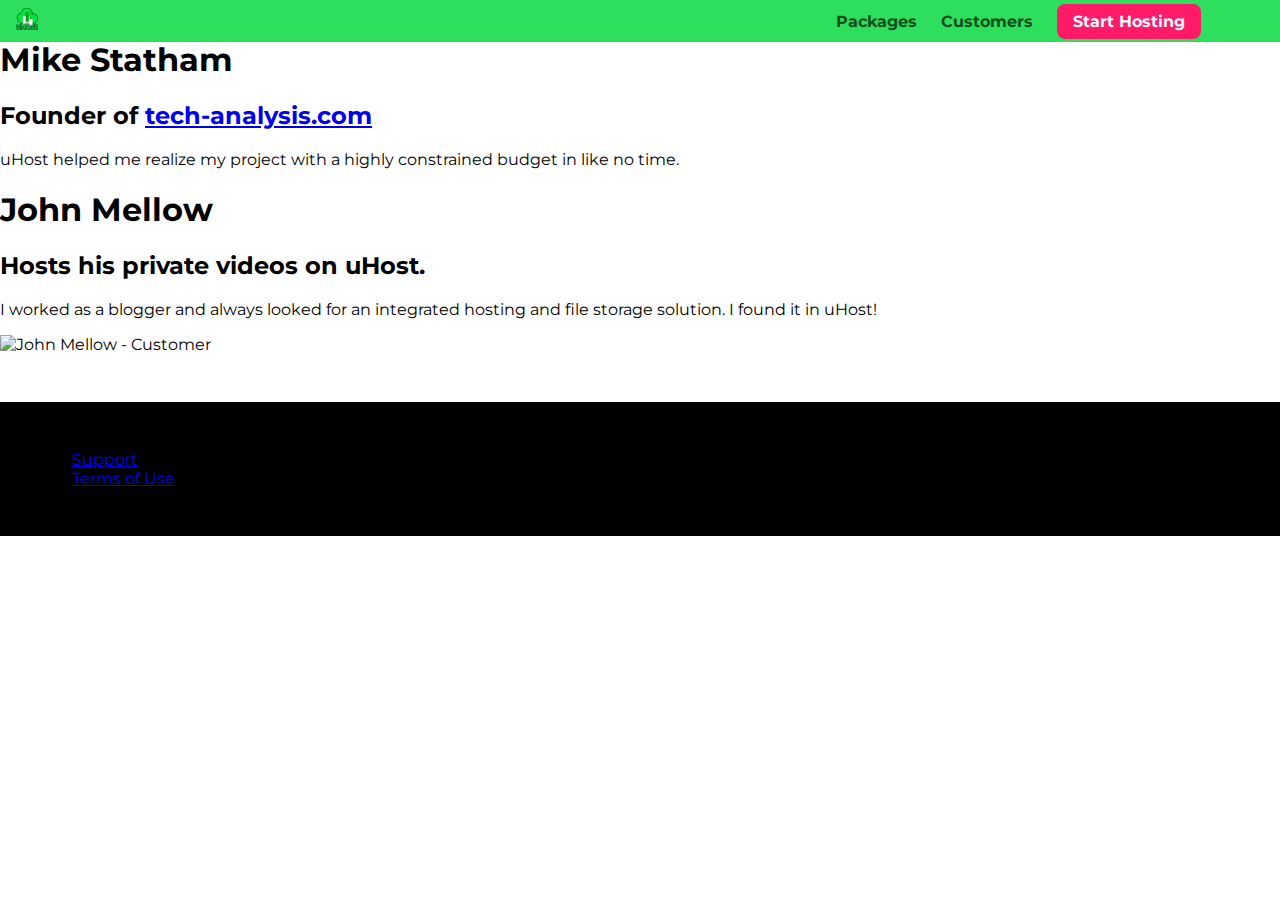
==== customers/index.html @ 6d870af3 "added customers page" ====
<!DOCTYPE html>
<html lang="en">

<head>
    <meta charset="UTF-8">
    <meta name="viewport" content="width=device-width, initial-scale=1.0">
    <meta http-equiv="X-UA-Compatible" content="ie=edge">
    <title>uHost Customers</title>
    <link rel="shortcut icon" href="../favicon.png">
    <link href="https://fonts.googleapis.com/css?family=Anton|Montserrat:400,700" rel="stylesheet">
    <link rel="stylesheet" href="../shared.css">
    <link rel="stylesheet" href="customers.css">
</head>

<body>
    <header class="main-header">
        <div>
            <a href="../index.html" class="main-header__brand">
                <img src="../images/uhost-icon.png" alt="uHost - Your favorite hosting company">
            </a>
        </div><nav class="main-nav">
            <ul class="main-nav__items">
                <li class="main-nav__item">
                    <a href="../packages/index.html" class="main-nav__links">Packages</a>
                </li>
                <li class="main-nav__item">
                    <a href="../customers/index.html" class="main-nav__links">Customers</a>
                </li>
                <li class="main-nav__item main-nav__item--cta">
                    <a href="../start-hosting/index.html" class="main-nav__links">Start Hosting</a>
                </li>
            </ul>
        </nav>
    </header>
    <main>
        <div>
            <div class="testimonial" id="customer-1">
                <div class="testimonial__image-container">
                    <img src="../images/customer-1.jpg" alt="Mike Statham - Customer" class="testimonial__image">
                </div>
                <div class="testimonial__info">
                    <h1 class="testimonial__name">Mike Statham</h1>
                    <h2 class="testimonial__subtitle">Founder of
                        <a href="tech-analysis.com">tech-analysis.com</a>
                    </h2>
                    <p class="testimonial__text">uHost helped me realize my project with a highly constrained budget in like no time.</p>
                </div>
            </div>
            <div class="testimonial" id="customer-2">

                <div class="testimonial__info">
                    <h1 class="testimonial__name">John Mellow</h1>
                    <h2 class="testimonial__subtitle">Hosts his private videos on uHost.
                    </h2>
                    <p class="testimonial__text">I worked as a blogger and always looked for an integrated hosting and file storage solution. I found
                        it in uHost!
                    </p>
                </div>
                <div class="testimonial__image-container">
                    <img src="../images/customer-2.jpg" alt="John Mellow - Customer" class="testimonial__image">
                </div>
            </div>
        </div>
    </main>
    <footer class="main-footer">
        <nav>
            <ul>
                <li>
                    <a href="#">Support</a>
                </li>
                <li>
                    <a href="#">Terms of Use</a>
                </li>
            </ul>
        </nav>
    </footer>
</body>

</html>
---- shared.css ----
* {
    box-sizing: border-box;
}

body {
    font-family: 'Montserrat', sans-serif;
    margin: 0;
}

.main-header {
    width: 100%;
    padding: 8px 16px; 
    background: #2ddf5c;
    position: fixed;
    z-index: 1;
}

.main-header__brand {
    color: #0e4f1f;
    text-decoration: none;
    font-weight: bold;
    font-size: 22px;
    height: 22px;
    display: inline-block;
}

.main-header__brand img {
    height: 100%;
}

.main-header > div {
    display: inline-block;
    vertical-align: middle;
}

.main-nav {
    display: inline-block;
    text-align: right;
    width: calc(100% - 75px);
    vertical-align: middle;
}


.main-nav__links {
    color: #0e4f1f;;
    margin-right: 10px;
    margin-left: 10px;
    text-decoration: none;
    font-weight: bold;
    padding: 3px 0;
}

.main-nav__links:hover,
.main-nav__links:active {
    color: aliceblue;
    border-bottom: 5px solid aliceblue;
}

.main-nav__item--cta a {
    color: aliceblue;
    background-color: #ff1b68;
    padding: 8px 16px;
    border-radius: 8px;
}

.main-nav__item--cta a:hover,
.main-nav__item--cta a:active {
    color:#ff1b68;
    background-color: aliceblue;
    border: none;
}


.main-nav__items {
    margin: 0;
    padding: 0;
    list-style: none;
}

.main-nav__item {
    display: inline-block;
}


.main-footer {
    background: black;
    padding: 32px;
    margin-top: 48px;
}

.main-footer__links {
    list-style: none;
    margin: 0;
    padding: 0;
    text-align: center;
}

.main-footer__link {
    display: inline-block;
    margin: 0 16px;
}

.main-footer__link a {
    color: white;
    text-decoration: none;
}

.main-footer__link a:hover,
.main-footer__link a:active {
    color: #ccc;
}

.button {
    background: #0e4f1f;
    color: white;
    font: inherit;
    border: 1.5px solid #0e4f1f;
    padding: 8px;
    border-radius: 8px;
    font-weight: bold;
    cursor: pointer;
}

.button:hover,
.button:active {
    background: white;
    color: #0e4f1f;
}
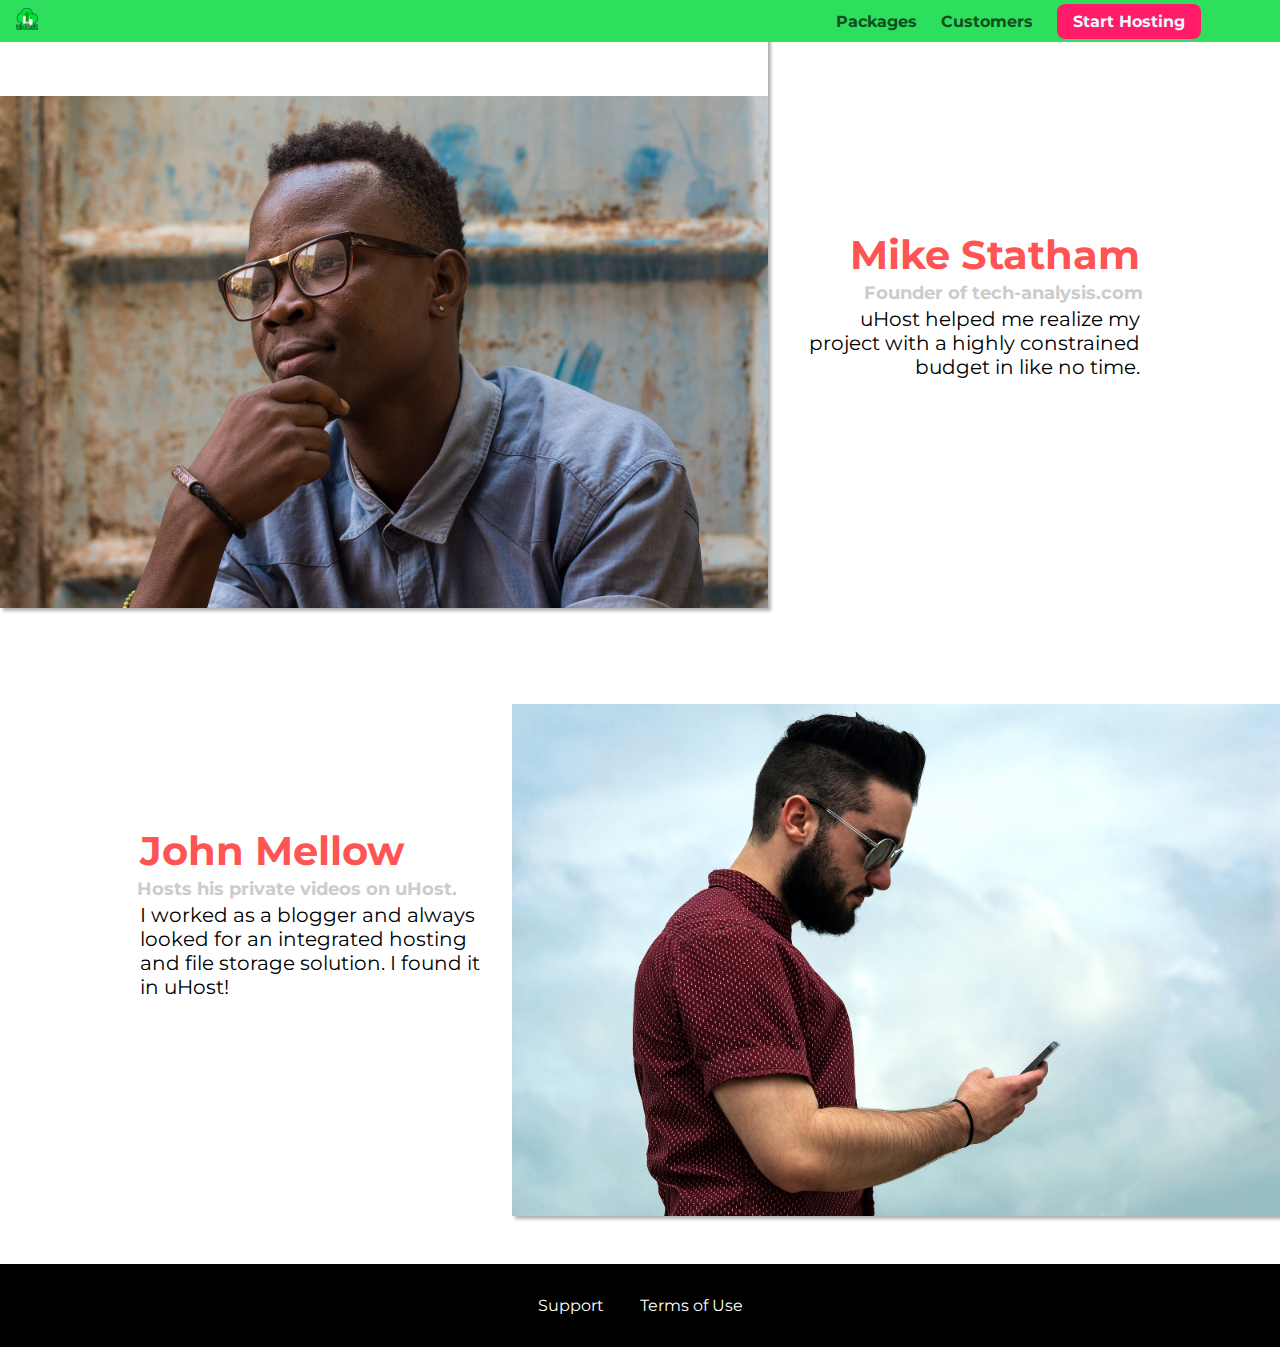
==== commit 806ab53f: "trying to resolve problem with margins" ====
--- a/customers/index.html
+++ b/customers/index.html
@@ -64,11 +64,11 @@
     </main>
     <footer class="main-footer">
         <nav>
-            <ul>
-                <li>
+            <ul class="main-footer__links">
+                <li class="main-footer__link">
                     <a href="#">Support</a>
                 </li>
-                <li>
+                <li class="main-footer__link">
                     <a href="#">Terms of Use</a>
                 </li>
             </ul>
--- a/shared.css
+++ b/shared.css
@@ -13,6 +13,7 @@
     background: #2ddf5c;
     position: fixed;
     z-index: 1;
+    margin: 0;
 }
 
 .main-header__brand {
--- a/customers/customers.css
+++ b/customers/customers.css
@@ -0,0 +1,71 @@
+
+
+.testimonial {
+    font-size: 20px;
+    /* margin: 48px 0; */
+  }
+  
+  .testimonial__list {
+    width: 80%;
+    margin: auto;
+  }
+  
+  .testimonial:first-of-type {
+    /* margin-top: 96px; */
+  }
+
+  .testimonial__image-container {
+    width: 60%;
+    display: inline-block;
+    vertical-align: middle;
+    box-shadow: 3px 3px 3px rgba(0, 0, 0, 0.3);
+  }
+
+  .testimonial__image {
+    width: 100%;
+    margin-top: 96px;
+    vertical-align: top;
+  }
+  
+  .testimonial__info {
+    text-align: right;
+    padding: 14px;
+    display: inline-block;
+    vertical-align: middle;
+    width: 30%;
+  }
+  
+  #customer-2.testimonial {
+    text-align: right;
+  }
+  
+  #customer-2 .testimonial__info {
+    text-align: left;
+  }
+  
+  .testimonial__name {
+    margin: 3px;
+    color: #ff5454;
+  }
+  
+  .testimonial__subtitle {
+    margin: 0;
+    font-size: 18px;
+    color: #ccc;
+  }
+  
+  .testimonial__subtitle a {
+    color: inherit;
+    text-decoration: none;
+  }
+  
+  .testimonial__subtitle a:hover,
+  .testimonial__subtitle a:active {
+    color: #7a7a7a;
+  }
+  
+  .testimonial__text {
+    margin: 3px;
+  }
+  
+  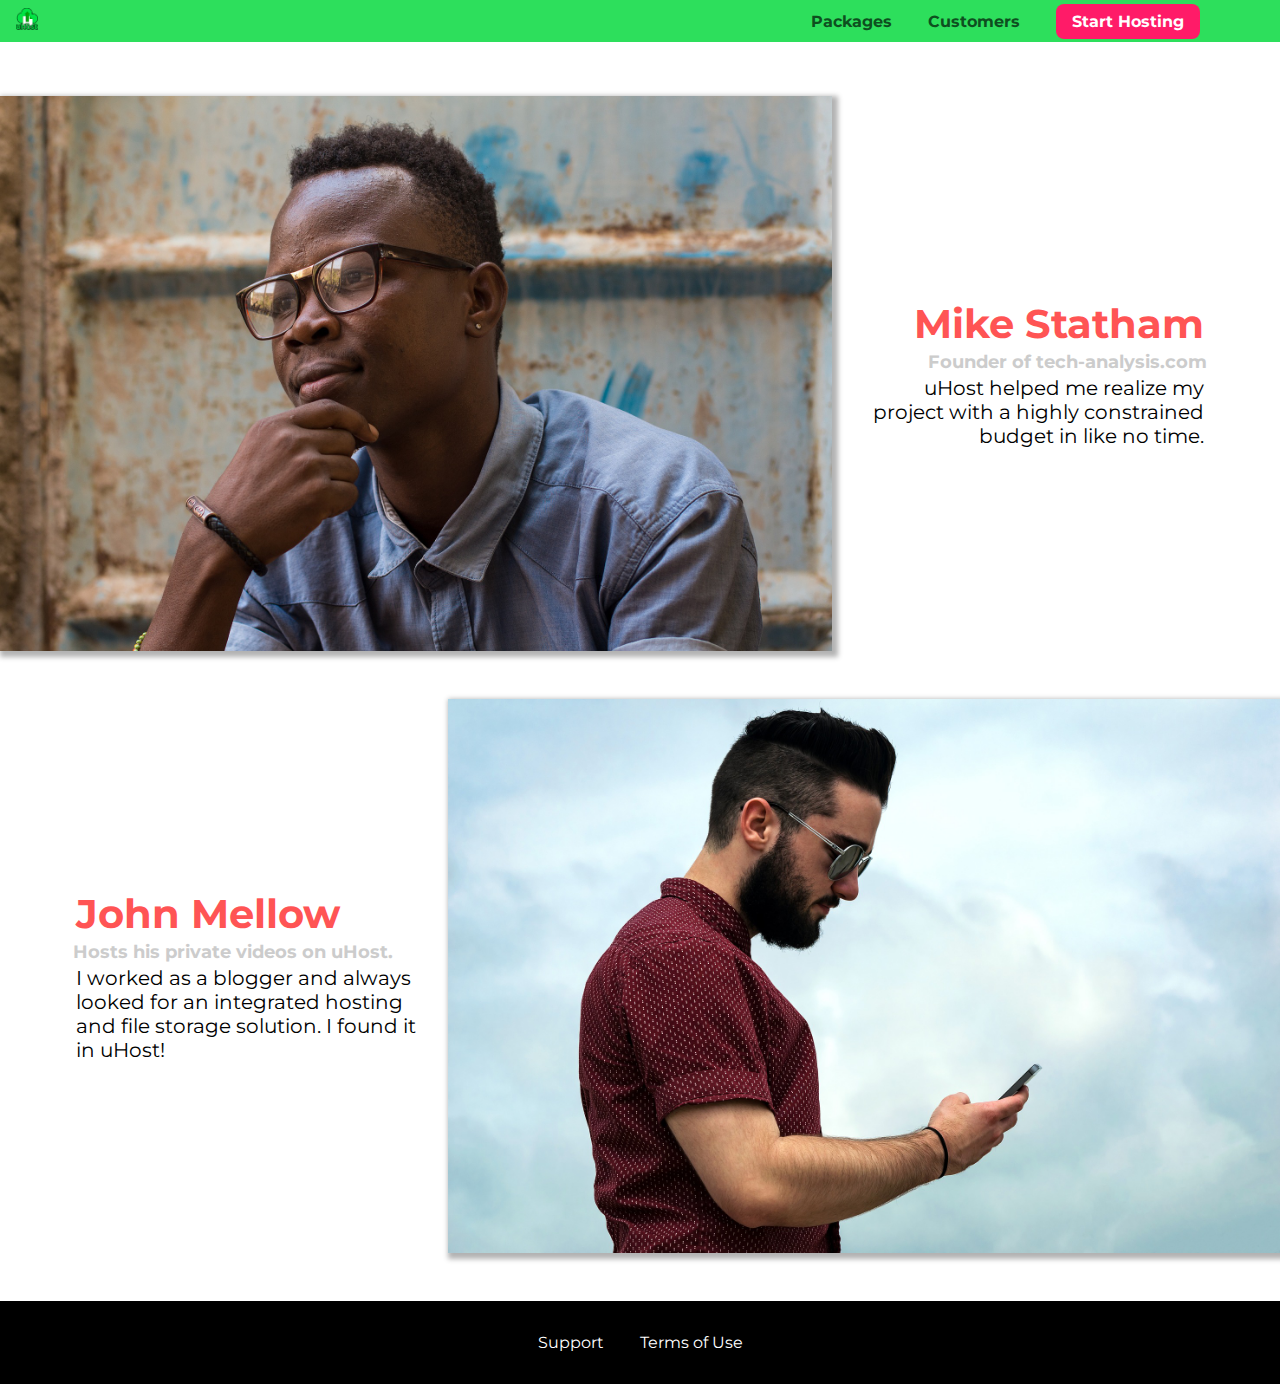
==== commit f116a75e: "resolning problems with margins" ====
--- a/customers/index.html
+++ b/customers/index.html
@@ -18,16 +18,17 @@
             <a href="../index.html" class="main-header__brand">
                 <img src="../images/uhost-icon.png" alt="uHost - Your favorite hosting company">
             </a>
-        </div><nav class="main-nav">
+        </div>
+        <nav class="main-nav">
             <ul class="main-nav__items">
                 <li class="main-nav__item">
-                    <a href="../packages/index.html" class="main-nav__links">Packages</a>
+                    <a href="../packages/index.html">Packages</a>
                 </li>
                 <li class="main-nav__item">
-                    <a href="../customers/index.html" class="main-nav__links">Customers</a>
+                    <a href="index.html">Customers</a>
                 </li>
                 <li class="main-nav__item main-nav__item--cta">
-                    <a href="../start-hosting/index.html" class="main-nav__links">Start Hosting</a>
+                    <a href="start-hosting/index.html">Start Hosting</a>
                 </li>
             </ul>
         </nav>
--- a/shared.css
+++ b/shared.css
@@ -9,11 +9,17 @@
 
 .main-header {
     width: 100%;
-    padding: 8px 16px; 
+    position: fixed;
+    top: 0;
+    left: 0;
     background: #2ddf5c;
-    position: fixed;
+    padding: 8px 16px;
     z-index: 1;
-    margin: 0;
+}
+
+.main-header > div {
+    display: inline-block;
+    vertical-align: middle;
 }
 
 .main-header__brand {
@@ -22,55 +28,21 @@
     font-weight: bold;
     font-size: 22px;
     height: 22px;
+    /* width: 20px; */
     display: inline-block;
 }
 
 .main-header__brand img {
     height: 100%;
-}
-
-.main-header > div {
-    display: inline-block;
-    vertical-align: middle;
+    /* width: 100%; */
 }
 
 .main-nav {
     display: inline-block;
     text-align: right;
-    width: calc(100% - 75px);
+    width: calc(100% - 74px);
     vertical-align: middle;
 }
-
-
-.main-nav__links {
-    color: #0e4f1f;;
-    margin-right: 10px;
-    margin-left: 10px;
-    text-decoration: none;
-    font-weight: bold;
-    padding: 3px 0;
-}
-
-.main-nav__links:hover,
-.main-nav__links:active {
-    color: aliceblue;
-    border-bottom: 5px solid aliceblue;
-}
-
-.main-nav__item--cta a {
-    color: aliceblue;
-    background-color: #ff1b68;
-    padding: 8px 16px;
-    border-radius: 8px;
-}
-
-.main-nav__item--cta a:hover,
-.main-nav__item--cta a:active {
-    color:#ff1b68;
-    background-color: aliceblue;
-    border: none;
-}
-
 
 .main-nav__items {
     margin: 0;
@@ -80,8 +52,35 @@
 
 .main-nav__item {
     display: inline-block;
+    margin: 0 16px;
 }
 
+.main-nav__item a {
+    text-decoration: none;
+    color: #0e4f1f;
+    font-weight: bold;
+    padding: 3px 0;
+}
+
+.main-nav__item a:hover,
+.main-nav__item a:active {
+    color: white;
+    border-bottom: 5px solid white;
+}
+
+.main-nav__item--cta a {
+    color: white;
+    background: #ff1b68;
+    padding: 8px 16px;
+    border-radius: 8px;
+}
+
+.main-nav__item--cta a:hover,
+.main-nav__item--cta a:active {
+    color: #ff1b68;
+    background: white;
+    border: none;
+}
 
 .main-footer {
     background: black;
@@ -128,3 +127,6 @@
     color: #0e4f1f;
 }
 
+.button:focus {
+    outline: none;
+}
--- a/customers/customers.css
+++ b/customers/customers.css
@@ -1,8 +1,6 @@
-
-
 .testimonial {
     font-size: 20px;
-    /* margin: 48px 0; */
+    margin: 48px 0;
   }
   
   .testimonial__list {
@@ -11,19 +9,18 @@
   }
   
   .testimonial:first-of-type {
-    /* margin-top: 96px; */
+    margin-top: 96px;
   }
 
   .testimonial__image-container {
-    width: 60%;
+    width: 65%;
     display: inline-block;
     vertical-align: middle;
-    box-shadow: 3px 3px 3px rgba(0, 0, 0, 0.3);
+    box-shadow: 3px 3px 5px 3px rgba(0,0,0,0.3);
   }
 
   .testimonial__image {
     width: 100%;
-    margin-top: 96px;
     vertical-align: top;
   }
   
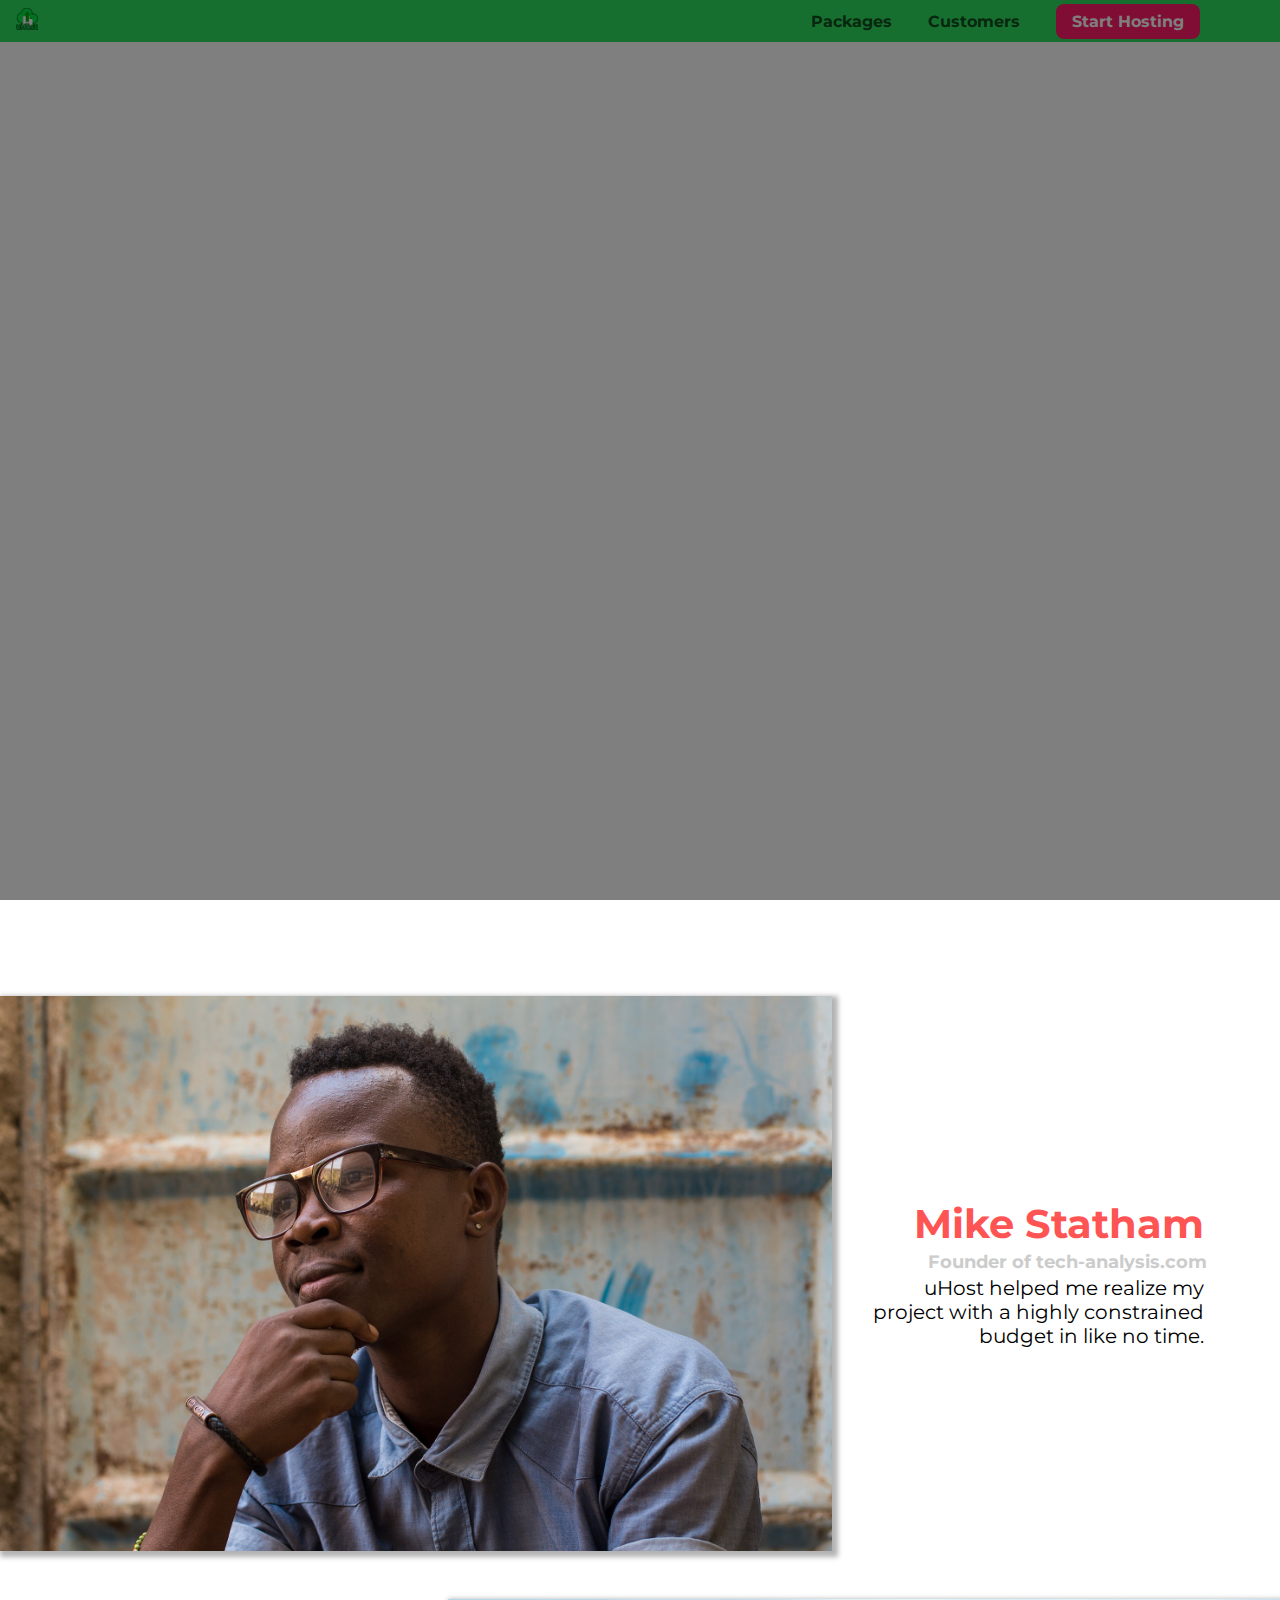
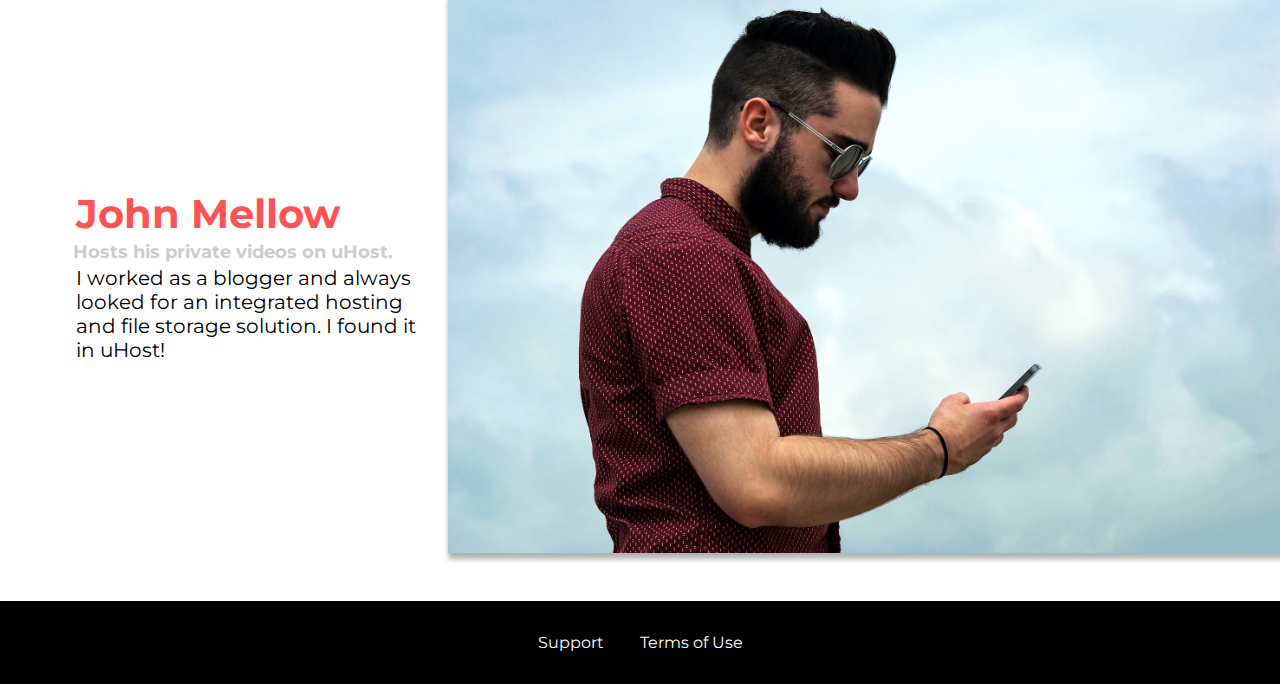
==== commit 490255b3: "adding backdrop" ====
--- a/customers/index.html
+++ b/customers/index.html
@@ -13,6 +13,7 @@
 </head>
 
 <body>
+    <div class="backdrop"></div>
     <header class="main-header">
         <div>
             <a href="../index.html" class="main-header__brand">
--- a/shared.css
+++ b/shared.css
@@ -1,10 +1,23 @@
 * {
     box-sizing: border-box;
+}
+
+html {
+    height: 100%;
 }
 
 body {
     font-family: 'Montserrat', sans-serif;
     margin: 0;
+    height: 100%;
+}
+
+.backdrop {
+    position: relative;
+    z-index: 100;
+    width: 100%;
+    height: 100%;
+    background: rgba(0, 0, 0, 0.5);    
 }
 
 .main-header {
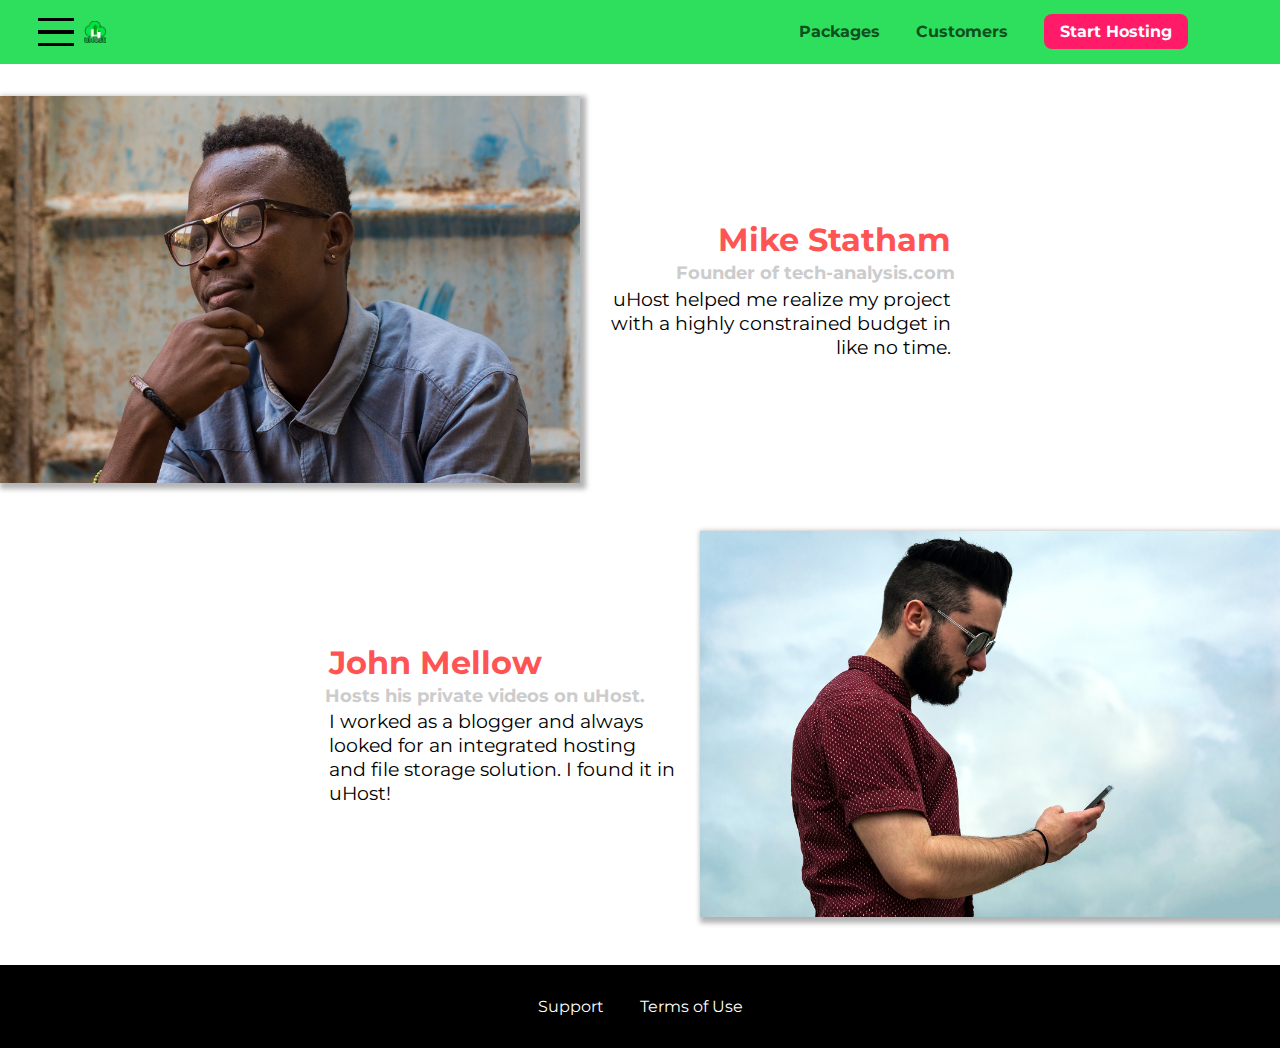
==== commit ee4cc76d: "finished module" ====
--- a/customers/index.html
+++ b/customers/index.html
@@ -16,6 +16,11 @@
     <div class="backdrop"></div>
     <header class="main-header">
         <div>
+            <button class="toggle-button">
+                <span class="toggle-button__bar"></span>
+                <span class="toggle-button__bar"></span>
+                <span class="toggle-button__bar"></span>
+            </button>
             <a href="../index.html" class="main-header__brand">
                 <img src="../images/uhost-icon.png" alt="uHost - Your favorite hosting company">
             </a>
@@ -34,6 +39,19 @@
             </ul>
         </nav>
     </header>
+    <nav class="mobile-nav">
+        <ul class="mobile-nav__items">
+            <li class="mobile-nav__item">
+                <a href="../packages/index.html">Packages</a>
+            </li>
+            <li class="mobile-nav__item">
+                <a href="index.html">Customers</a>
+            </li>
+            <li class="mobile-nav__item mobile-nav__item--cta">
+                <a href="../start-hosting/index.html">Start Hosting</a>
+            </li>
+        </ul>
+    </nav>
     <main>
         <div>
             <div class="testimonial" id="customer-1">
@@ -76,6 +94,7 @@
             </ul>
         </nav>
     </footer>
+    <script src="../shared.js"></script>
 </body>
 
 </html>--- a/shared.css
+++ b/shared.css
@@ -13,11 +13,14 @@
 }
 
 .backdrop {
-    position: relative;
+    position: fixed;
+    display: none;
     z-index: 100;
-    width: 100%;
-    height: 100%;
+    width: 100vw;
+    height: 100vh;
     background: rgba(0, 0, 0, 0.5);    
+    top: 0;
+    left: 0;
 }
 
 .main-header {
@@ -26,7 +29,7 @@
     top: 0;
     left: 0;
     background: #2ddf5c;
-    padding: 8px 16px;
+    padding: 0.5rem 2rem;
     z-index: 1;
 }
 
@@ -35,14 +38,37 @@
     vertical-align: middle;
 }
 
+.toggle-button {
+    width: 3rem;
+    background: transparent;
+    border: none;
+    cursor: pointer;
+    padding-top: 0;
+    padding-bottom: 0;
+    vertical-align: middle;
+  }
+  
+  .toggle-button:focus {
+    outline: none;
+  }
+  
+  .toggle-button__bar {
+    width: 100%;
+    height: 0.2rem;
+    background: black;
+    display: block;
+    margin: 0.6rem 0;
+  }
+  
 .main-header__brand {
     color: #0e4f1f;
     text-decoration: none;
     font-weight: bold;
-    font-size: 22px;
-    height: 22px;
+    font-size: 1.4rem;
+    height: 1.4rem;
     /* width: 20px; */
     display: inline-block;
+    vertical-align: middle;
 }
 
 .main-header__brand img {
@@ -53,7 +79,7 @@
 .main-nav {
     display: inline-block;
     text-align: right;
-    width: calc(100% - 74px);
+    width: calc(100% - 122px);
     vertical-align: middle;
 }
 
@@ -65,31 +91,35 @@
 
 .main-nav__item {
     display: inline-block;
-    margin: 0 16px;
-}
-
-.main-nav__item a {
+    margin: 0 1rem;
+}
+
+.main-nav__item a,
+.mobile-nav__item a {
     text-decoration: none;
     color: #0e4f1f;
     font-weight: bold;
-    padding: 3px 0;
+    padding: 0.2rem 0;
 }
 
 .main-nav__item a:hover,
 .main-nav__item a:active {
     color: white;
-    border-bottom: 5px solid white;
-}
-
-.main-nav__item--cta a {
+    border-bottom: 0.3rem solid white;
+}
+
+.main-nav__item--cta a,
+.mobile-nav__item--cta a {
     color: white;
     background: #ff1b68;
-    padding: 8px 16px;
-    border-radius: 8px;
+    padding: 0.5rem 1rem;
+    border-radius: 8px ;
 }
 
 .main-nav__item--cta a:hover,
-.main-nav__item--cta a:active {
+.main-nav__item--cta a:active,
+.mobile-nav__item--cta a:hover,
+.mobile-nav__item--cta a:active {
     color: #ff1b68;
     background: white;
     border: none;
@@ -97,8 +127,8 @@
 
 .main-footer {
     background: black;
-    padding: 32px;
-    margin-top: 48px;
+    padding: 2rem;
+    margin-top: 3rem;
 }
 
 .main-footer__links {
@@ -110,7 +140,7 @@
 
 .main-footer__link {
     display: inline-block;
-    margin: 0 16px;
+    margin: 0 1rem;
 }
 
 .main-footer__link a {
@@ -128,7 +158,7 @@
     color: white;
     font: inherit;
     border: 1.5px solid #0e4f1f;
-    padding: 8px;
+    padding: 0.5rem;
     border-radius: 8px;
     font-weight: bold;
     cursor: pointer;
@@ -143,3 +173,35 @@
 .button:focus {
     outline: none;
 }
+
+.mobile-nav {
+    display: none;
+    position: fixed;
+    z-index: 101;
+    top: 0;
+    left: 0;
+    background: white;
+    width: 80%;
+    height: 100vh;
+  }
+  
+  .mobile-nav__items {
+    width: 90%;
+    height: 100%;
+    list-style: none;
+    margin: 10% auto;
+    padding: 0;
+    text-align: center;
+  }
+  
+  .mobile-nav__item {
+    margin: 1rem 0;
+  }
+  
+  .mobile-nav__item a {
+    font-size: 1.5rem;
+  }
+
+  .open {
+    display: block !important;
+  }--- a/customers/customers.css
+++ b/customers/customers.css
@@ -1,6 +1,6 @@
 .testimonial {
-    font-size: 20px;
-    margin: 48px 0;
+    font-size: 1.2rem;
+    margin: 3rem 0;
   }
   
   .testimonial__list {
@@ -9,11 +9,13 @@
   }
   
   .testimonial:first-of-type {
-    margin-top: 96px;
+    margin-top: 6rem;
   }
 
   .testimonial__image-container {
     width: 65%;
+    max-width: 580px;
+    min-width: 360px;
     display: inline-block;
     vertical-align: middle;
     box-shadow: 3px 3px 5px 3px rgba(0,0,0,0.3);
@@ -26,7 +28,7 @@
   
   .testimonial__info {
     text-align: right;
-    padding: 14px;
+    padding: 0.9rem;
     display: inline-block;
     vertical-align: middle;
     width: 30%;
@@ -41,13 +43,14 @@
   }
   
   .testimonial__name {
-    margin: 3px;
+    margin: 0.2rem;
     color: #ff5454;
+    font-size: 2rem;
   }
   
   .testimonial__subtitle {
     margin: 0;
-    font-size: 18px;
+    font-size: 1.1rem;
     color: #ccc;
   }
   
@@ -62,7 +65,7 @@
   }
   
   .testimonial__text {
-    margin: 3px;
+    margin: 0.2rem;
   }
   
   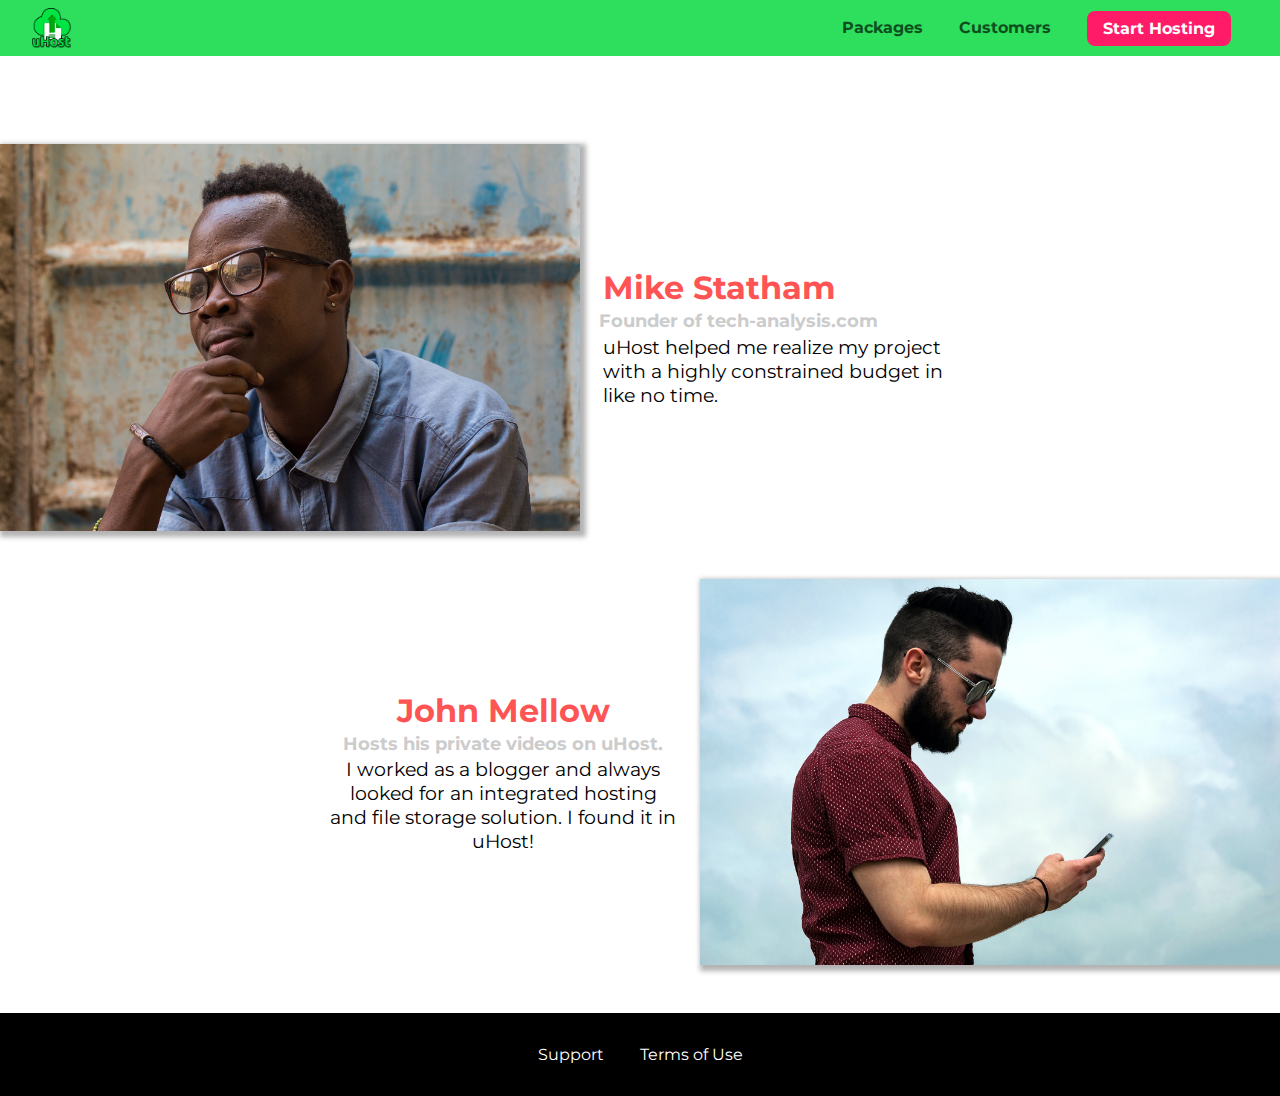
==== commit c65e5f0b: "finished module" ====
--- a/customers/index.html
+++ b/customers/index.html
@@ -34,7 +34,7 @@
                     <a href="index.html">Customers</a>
                 </li>
                 <li class="main-nav__item main-nav__item--cta">
-                    <a href="start-hosting/index.html">Start Hosting</a>
+                    <a href="../start-hosting/index.html">Start Hosting</a>
                 </li>
             </ul>
         </nav>
--- a/shared.css
+++ b/shared.css
@@ -10,6 +10,11 @@
     font-family: 'Montserrat', sans-serif;
     margin: 0;
     height: 100%;
+}
+
+main {
+    min-height: calc(100vh - 3.5rem - 8rem);
+    margin-top: 3.5rem;
 }
 
 .backdrop {
@@ -38,6 +43,69 @@
     vertical-align: middle;
 }
 
+  
+.main-header__brand {
+    color: #0e4f1f;
+    text-decoration: none;
+    font-weight: bold;
+    height: 2.5rem;
+    /* width: 20px; */
+    display: inline-block;
+    vertical-align: middle;
+}
+
+.main-header__brand img {
+    height: 100%;
+    /* width: 100%; */
+}
+
+.main-nav {
+    /* display: inline-block; */
+    display: none;
+}
+
+.main-nav__items {
+    margin: 0;
+    padding: 0;
+    list-style: none;
+}
+
+.main-nav__item {
+    display: inline-block;
+    margin: 0 1rem;
+}
+
+.main-nav__item a,
+.mobile-nav__item a {
+    text-decoration: none;
+    color: #0e4f1f;
+    font-weight: bold;
+    padding: 0.2rem 0;
+}
+
+.main-nav__item a:hover,
+.main-nav__item a:active {
+    color: white;
+    border-bottom: 0.3rem solid white;
+}
+
+.main-nav__item--cta a,
+.mobile-nav__item--cta a {
+    color: white;
+    background: #ff1b68;
+    padding: 0.5rem 1rem;
+    border-radius: 8px ;
+}
+
+.main-nav__item--cta a:hover,
+.main-nav__item--cta a:active,
+.mobile-nav__item--cta a:hover,
+.mobile-nav__item--cta a:active {
+    color: #ff1b68;
+    background: white;
+    border: none;
+}
+
 .toggle-button {
     width: 3rem;
     background: transparent;
@@ -59,70 +127,17 @@
     display: block;
     margin: 0.6rem 0;
   }
-  
-.main-header__brand {
-    color: #0e4f1f;
-    text-decoration: none;
-    font-weight: bold;
-    font-size: 1.4rem;
-    height: 1.4rem;
-    /* width: 20px; */
-    display: inline-block;
-    vertical-align: middle;
-}
-
-.main-header__brand img {
-    height: 100%;
-    /* width: 100%; */
-}
-
-.main-nav {
-    display: inline-block;
-    text-align: right;
-    width: calc(100% - 122px);
-    vertical-align: middle;
-}
-
-.main-nav__items {
-    margin: 0;
-    padding: 0;
-    list-style: none;
-}
-
-.main-nav__item {
-    display: inline-block;
-    margin: 0 1rem;
-}
-
-.main-nav__item a,
-.mobile-nav__item a {
-    text-decoration: none;
-    color: #0e4f1f;
-    font-weight: bold;
-    padding: 0.2rem 0;
-}
-
-.main-nav__item a:hover,
-.main-nav__item a:active {
-    color: white;
-    border-bottom: 0.3rem solid white;
-}
-
-.main-nav__item--cta a,
-.mobile-nav__item--cta a {
-    color: white;
-    background: #ff1b68;
-    padding: 0.5rem 1rem;
-    border-radius: 8px ;
-}
-
-.main-nav__item--cta a:hover,
-.main-nav__item--cta a:active,
-.mobile-nav__item--cta a:hover,
-.mobile-nav__item--cta a:active {
-    color: #ff1b68;
-    background: white;
-    border: none;
+
+@media (min-width: 40rem) {
+    .toggle-button {
+        display: none;
+    }
+    .main-nav {
+        display: inline-block;
+        text-align: right;
+        width: calc(100% - 44px);
+        vertical-align: middle;
+    }
 }
 
 .main-footer {
@@ -139,8 +154,8 @@
 }
 
 .main-footer__link {
-    display: inline-block;
-    margin: 0 1rem;
+    display: block;
+    margin: 1rem 0;
 }
 
 .main-footer__link a {
@@ -151,6 +166,13 @@
 .main-footer__link a:hover,
 .main-footer__link a:active {
     color: #ccc;
+}
+
+@media (min-width: 40rem) {
+    .main-footer__link {
+        display: inline-block;
+        margin: 0 1rem;
+    }
 }
 
 .button {
@@ -172,6 +194,13 @@
 
 .button:focus {
     outline: none;
+}
+
+.button[disabled] {
+    cursor: not-allowed;
+    border: #a1a1a1;
+    background: #ccc;
+    color: #a1a1a1;
 }
 
 .mobile-nav {
--- a/customers/customers.css
+++ b/customers/customers.css
@@ -1,6 +1,10 @@
+main {
+  padding-top: 2.5rem;
+}
+
 .testimonial {
     font-size: 1.2rem;
-    margin: 3rem 0;
+    /* margin: 3rem 0; */
   }
   
   .testimonial__list {
@@ -8,17 +12,9 @@
     margin: auto;
   }
   
-  .testimonial:first-of-type {
-    margin-top: 6rem;
-  }
-
   .testimonial__image-container {
-    width: 65%;
-    max-width: 580px;
-    min-width: 360px;
-    display: inline-block;
-    vertical-align: middle;
-    box-shadow: 3px 3px 5px 3px rgba(0,0,0,0.3);
+    width: 100%;
+    max-width: 40rem;
   }
 
   .testimonial__image {
@@ -27,20 +23,13 @@
   }
   
   .testimonial__info {
-    text-align: right;
+    text-align: center;
     padding: 0.9rem;
-    display: inline-block;
     vertical-align: middle;
-    width: 30%;
+    width: 100%;
   }
   
-  #customer-2.testimonial {
-    text-align: right;
-  }
-  
-  #customer-2 .testimonial__info {
-    text-align: left;
-  }
+ 
   
   .testimonial__name {
     margin: 0.2rem;
@@ -68,4 +57,30 @@
     margin: 0.2rem;
   }
   
-  +  @media (min-width: 40rem) {
+     #customer-2.testimonial {
+    text-align: right;
+  }
+  
+     #customer-1 .testimonial__info {
+     text-align: left;
+  }
+  .testimonial__image-container {
+    width: 65%;
+    max-width: 580px;
+    min-width: 360px;
+    display: inline-block;
+    vertical-align: middle;
+    box-shadow: 3px 3px 5px 3px rgba(0,0,0,0.3);
+  }
+  .testimonial__info {
+    text-align: middle;
+    display: inline-block;
+    width: 30%;
+  }
+  .testimonial {
+    margin: 3rem auto;
+    max-width: 1500px;
+  }
+
+  }